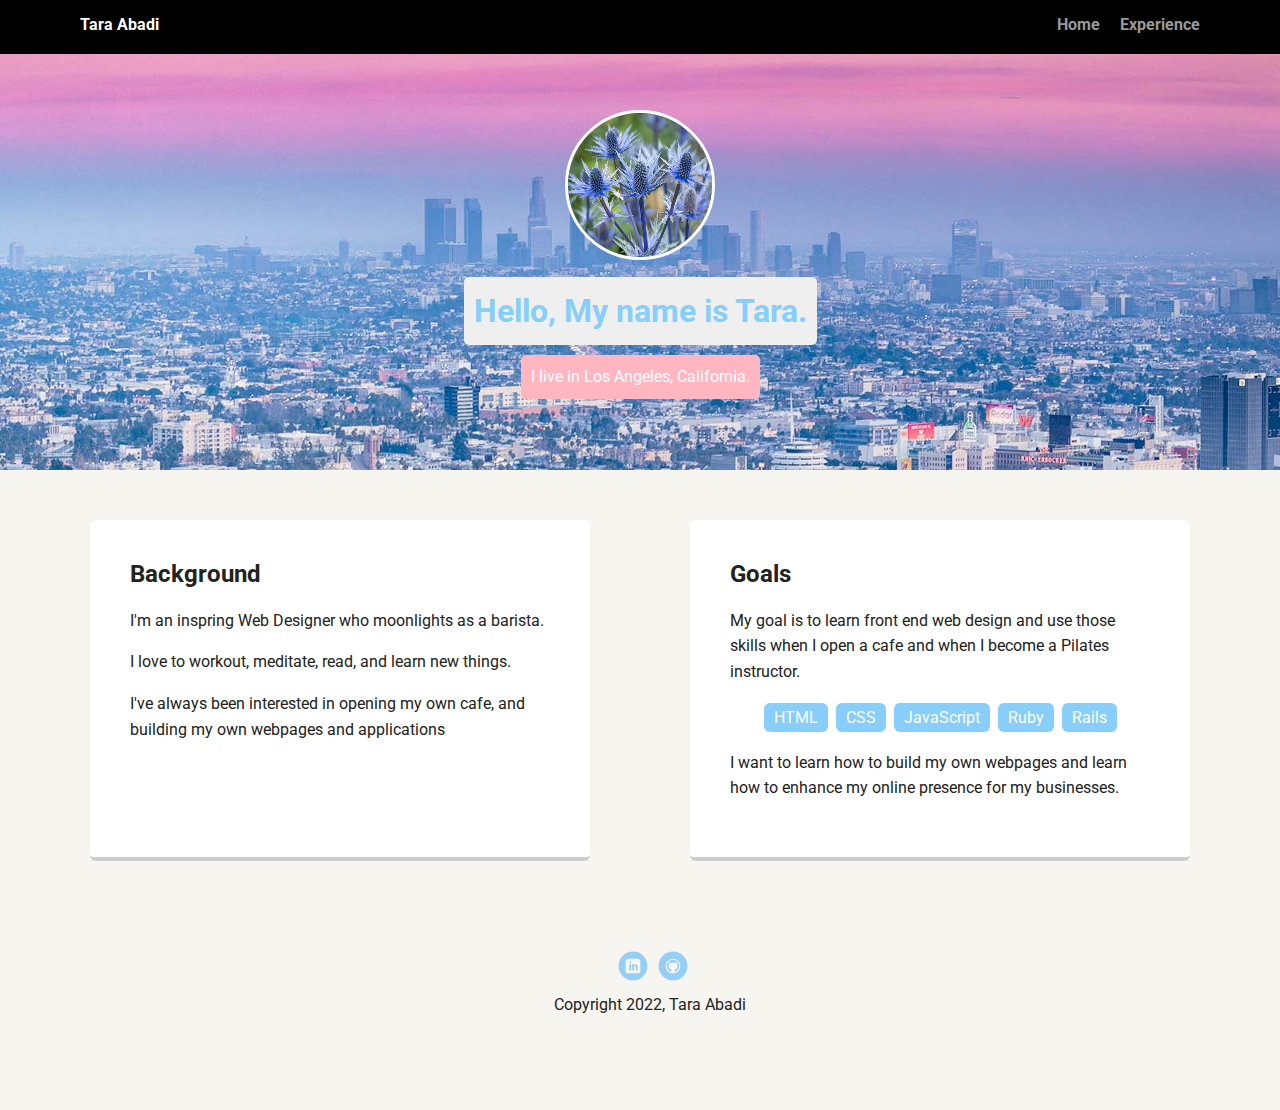
==== index.html @ 1028f11f "First commit" ====
<!doctype html>
<html lang="en">
<head>
  <meta charset="utf-8">
  <title>Tara Abadi's Profile</title>
  <meta name="viewport" content="width=device-width, initial-scale=1.0">
  <link rel="stylesheet" href="styles.css">
  <link href="https://fonts.googleapis.com/css?family=Muli%7CRoboto:400,300,500,700,900" rel="stylesheet"></head>
  <body>

    <div class="main-nav">
        <ul class="nav">
          <li class="name"> Tara Abadi</li>
          <li><a href="experience.html">Home</a></li>
          <li><a href="experience.html">Experience</a></li>
        </ul>
    </div>

    <header>
      <img src="images/new_profile_pic.jpg" alt="Photo of a Blue Thistle flower" class="profile-image">
      <h1 class="tag name">Hello, My name is Tara.</h1>
      <p class="tag location">I live in Los Angeles, California.</p>
    </header>

    <main class="flex">
      <div class="card">
        <h2>Background</h2>
        <p>I'm an inspring Web Designer who moonlights as a barista.
        <p>I love to workout, meditate, read, and learn new things.</p>
        <p>I've always been interested in opening my own cafe, and building my own webpages and applications</p>
      </div> 

      <div class="card">
        <h2>Goals</h2>
        <p>My goal is to learn front end web design and use those skills when I open a cafe and when I become a Pilates instructor.</p>
        <ul class="skills">
          <li>HTML</li>
          <li>CSS</li>
          <li>JavaScript</li>
          <li>Ruby</li>
          <li>Rails</li>
        </ul>
        <p>I want to learn how to build my own webpages and learn how to enhance my online presence for my businesses.</p>
      </div> 

    </main>
    <footer>
      <ul>
        
        <li><a href="https://www.linkedin.com/in/taraabadi" class="social linkedin">LinkedIn</a></li>
        <li><a href="https://github.com/t4r4t4r4" class="social github">Github</a></li>
      </ul>
      <p class="copyright">Copyright 2022, Tara Abadi</p>
    </footer>
  </body>
  </html>
---- styles.css ----
/* Global Layout Set-up */
* { 
  box-sizing: border-box;
}
  
body {
  margin: 0;
  padding: 0;
  text-align: center;
  font-family: 'Roboto', sans-serif;
  color: #222;
  background: #f7f5f0;
}
/* Link Styles */

a {
  text-decoration: none;
  color: #999;
}
a:hover {
  color: #6633ff;
}

/* Section Styles */

.main-nav {
  width: 100%;
  background: black;
  min-height: 30px;
  padding: 10px;
  position: fixed;
  text-align: center;
}
.nav {
  display: flex;
  justify-content: space-around;
  font-weight: 700;
  list-style-type: none;
  margin: 0 auto;
  padding: 0;
}

.nav .name {
    display: block;
    margin-right: auto;
    color: white;
}
.nav li {
  padding: 5px 10px 10px 10px;
}
.nav a {
  transition: all .5s;
}
.nav a:hover {
  color: white
}

header {
  text-align: center;
  background: url('images/new_background.png') no-repeat top center ;
  background-size: cover;
  overflow: hidden;
  padding-top: 60px;
}
header {
  line-height: 1.5;
}
header .profile-image {
  margin-top: 50px;
  width: 150px;
  height: 150px;
  border-radius: 50%;
  border: 3px solid white;
  transition: all .5s;
}
header .profile-image:hover {
  transform: scale(1.2) rotate(0deg);
}
.tag {
  background-color: #efefef;
  color: lightskyblue;
  padding: 10px;
  border-radius: 5px;
  display: table;
  margin: 10px auto;
} 
.location {
  background-color: lightpink;
  color: white;
}
.card {
  margin: 30px;
  padding: 20px 40px 40px;
  max-width: 500px;
  text-align: left;
  background: #fff;
  border-bottom: 4px solid #ccc;
  border-radius: 6px;
  transition: all .5s;
}
.card:hover {
  border-color: black;
}

ul.skills {
  padding: 0;
  text-align: center;
}

.skills li {
  border-radius: 6px;
  display: inline-block;
  background: lightskyblue;
  color: white;
  padding: 5px 10px;
  margin: 2px;
}

.skills li:nth-child(odd) {
  background: lightskyblue;
}

footer {
  width: 100%;
  min-height: 30px;
  padding: 20px 0 40px 20px;
}

footer .copyright {
  top: -8px;
  font-size: .75em;
}

footer ul {
  list-style-type: none;
  margin: 0;
  padding: 0;
}

footer ul li {
  display: inline-block;
}

a.social {
  display: inline-block;
  text-indent: -9999px;
  margin-left: 5px;
  width: 30px;
  height: 30px;
  background-size: 30px 30px;
  opacity: .4;
  transition: all .5s;
}
a.linkedin {
  background-image: url(images/linkedin.svg);
}
a.github {
  background-image: url(images/github.svg);
}
a.social:hover {
  opacity: 1;
}
.clearfix {
  clear: both;
}

/* Styles for larger screens */
@media screen and (min-width: 720px) {
  
  .flex {
      display: -ms-flexbox;      /* TWEENER - IE 10 */
      display: flex; 
      max-width: 1200px;
      -ms-flex-pack: distribute;
      justify-content: space-around;
      margin: 0 auto;
  }

  header {
    min-height: 470px;
  }

  .nav {
    max-width: 1200px;
    padding: 0 30px;
  }


  main {
    padding-top: 20px;
  }

  main p {
    line-height: 1.6em;
  }

  footer {
    font-size: 1.3em;
    max-width: 1200px;
    margin: 40px auto;
  }

}
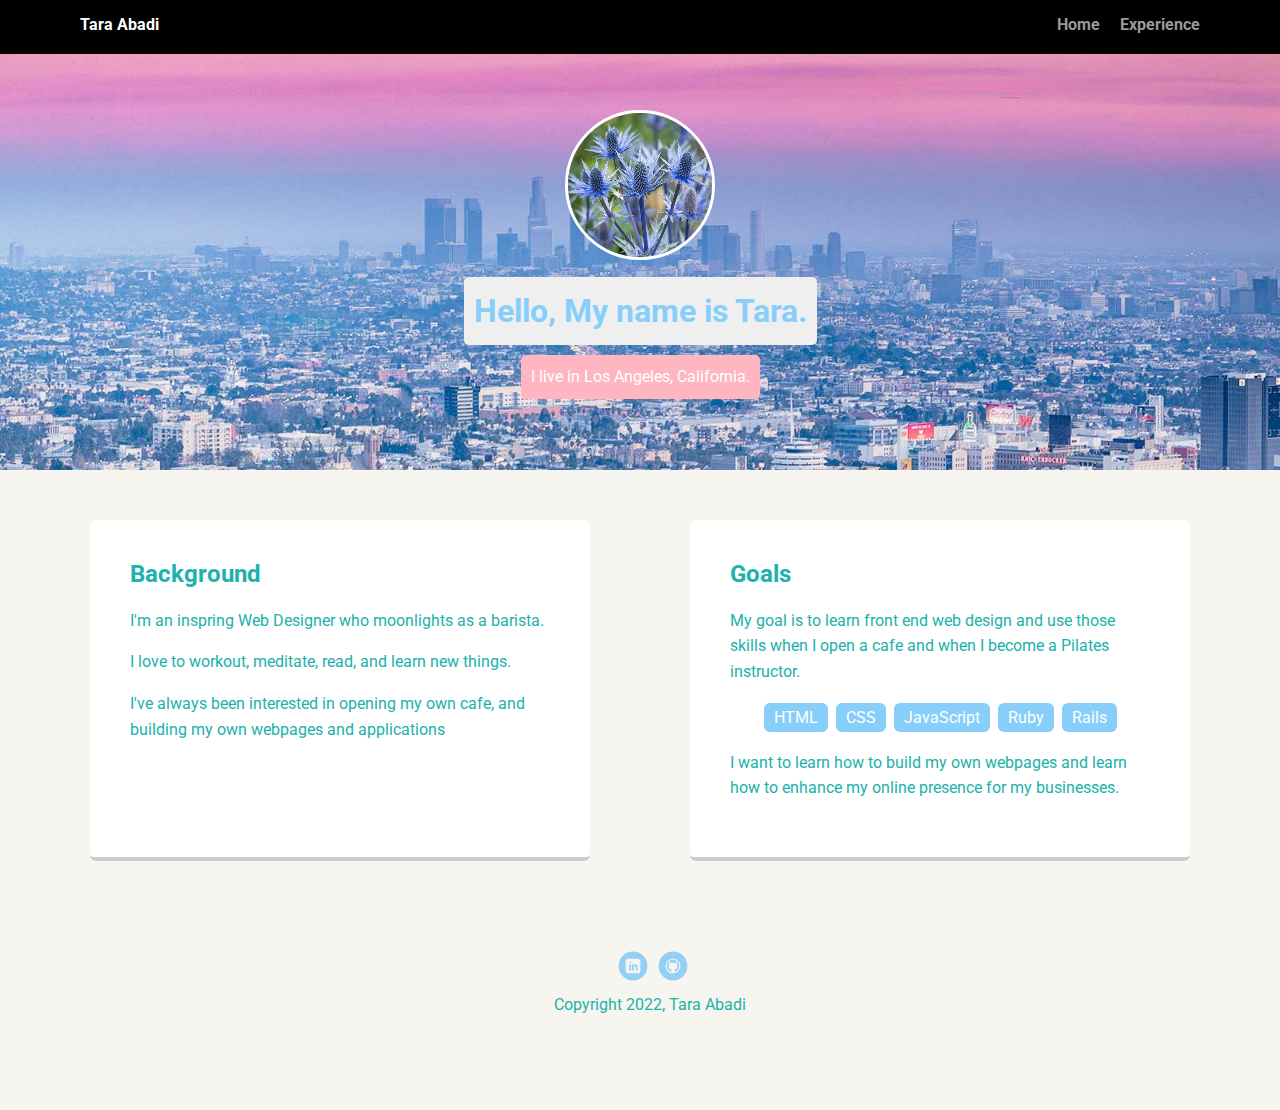
==== commit ae98dec6: "changed href value in index.html, and changed experience page" ====
--- a/index.html
+++ b/index.html
@@ -11,7 +11,7 @@
     <div class="main-nav">
         <ul class="nav">
           <li class="name"> Tara Abadi</li>
-          <li><a href="experience.html">Home</a></li>
+          <li><a href="index.html">Home</a></li>
           <li><a href="experience.html">Experience</a></li>
         </ul>
     </div>
--- a/styles.css
+++ b/styles.css
@@ -8,7 +8,7 @@
   padding: 0;
   text-align: center;
   font-family: 'Roboto', sans-serif;
-  color: #222;
+  color:lightseagreen;
   background: #f7f5f0;
 }
 /* Link Styles */
